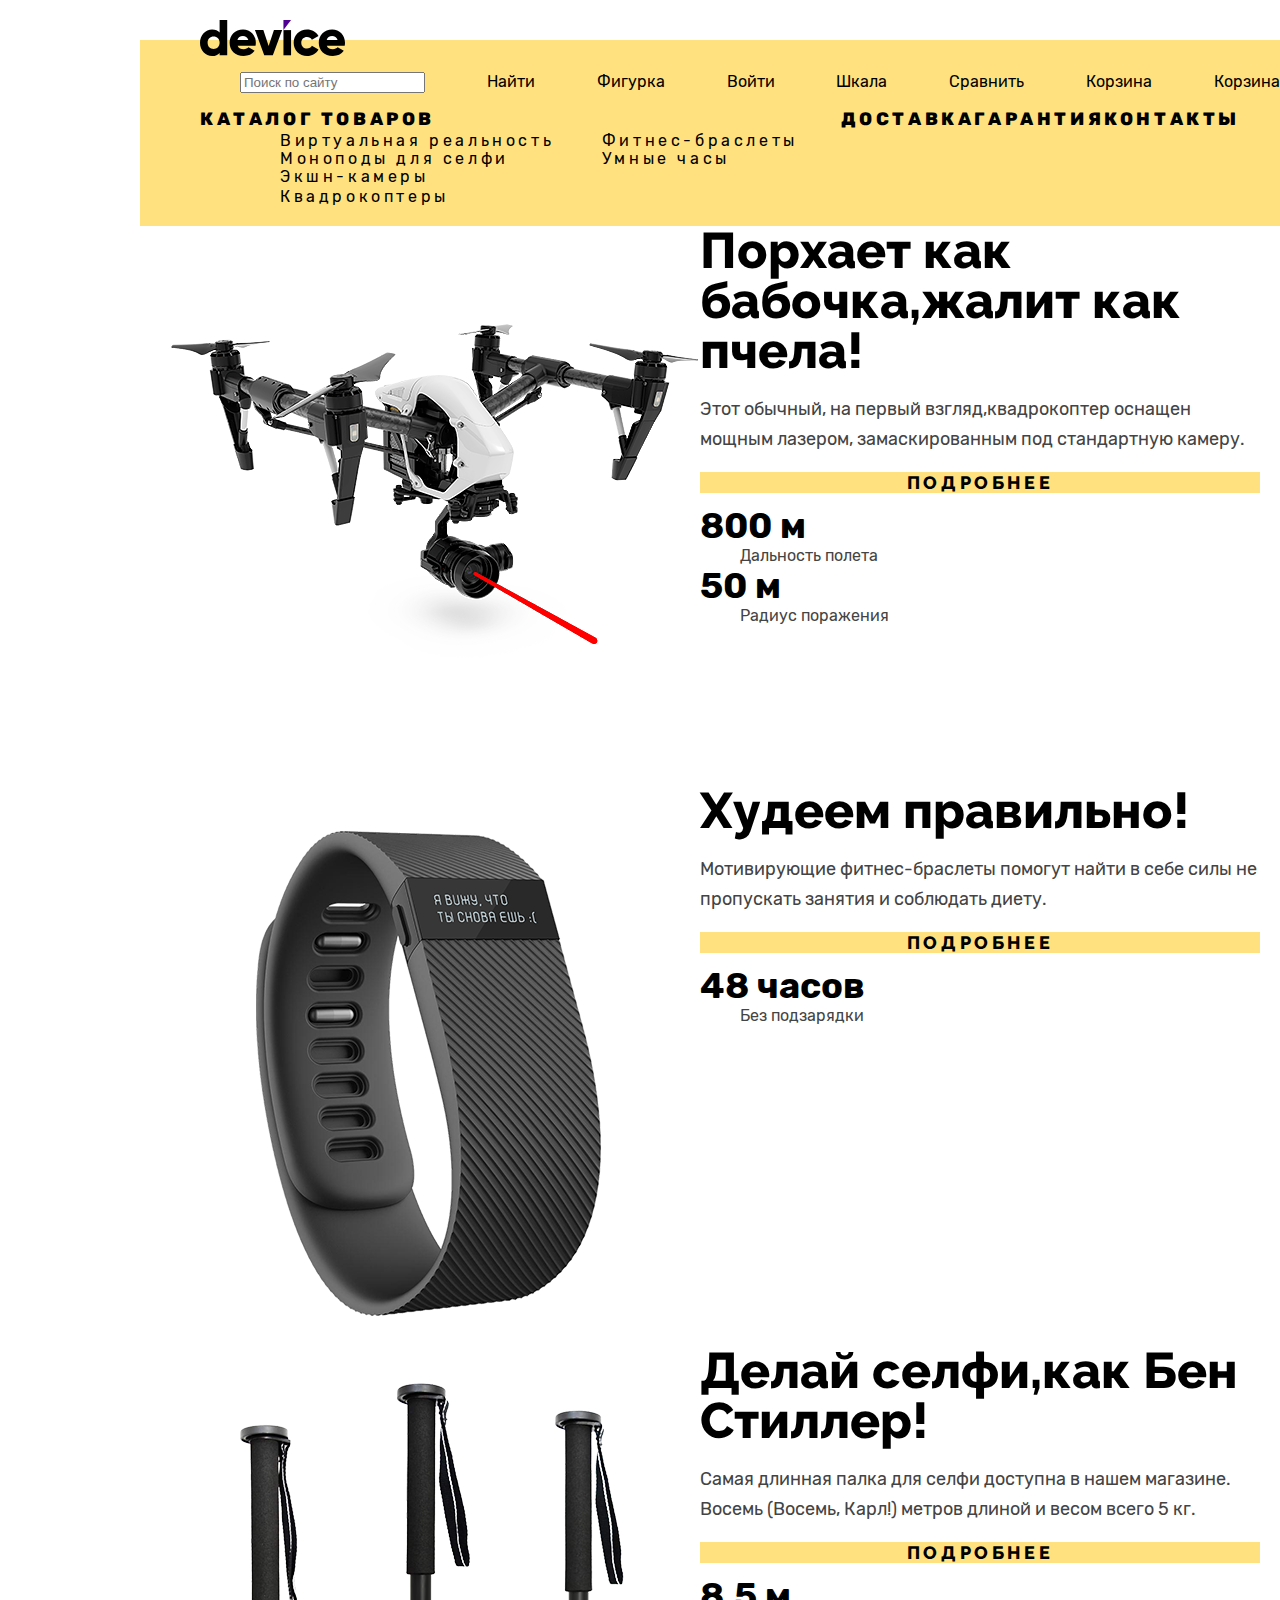
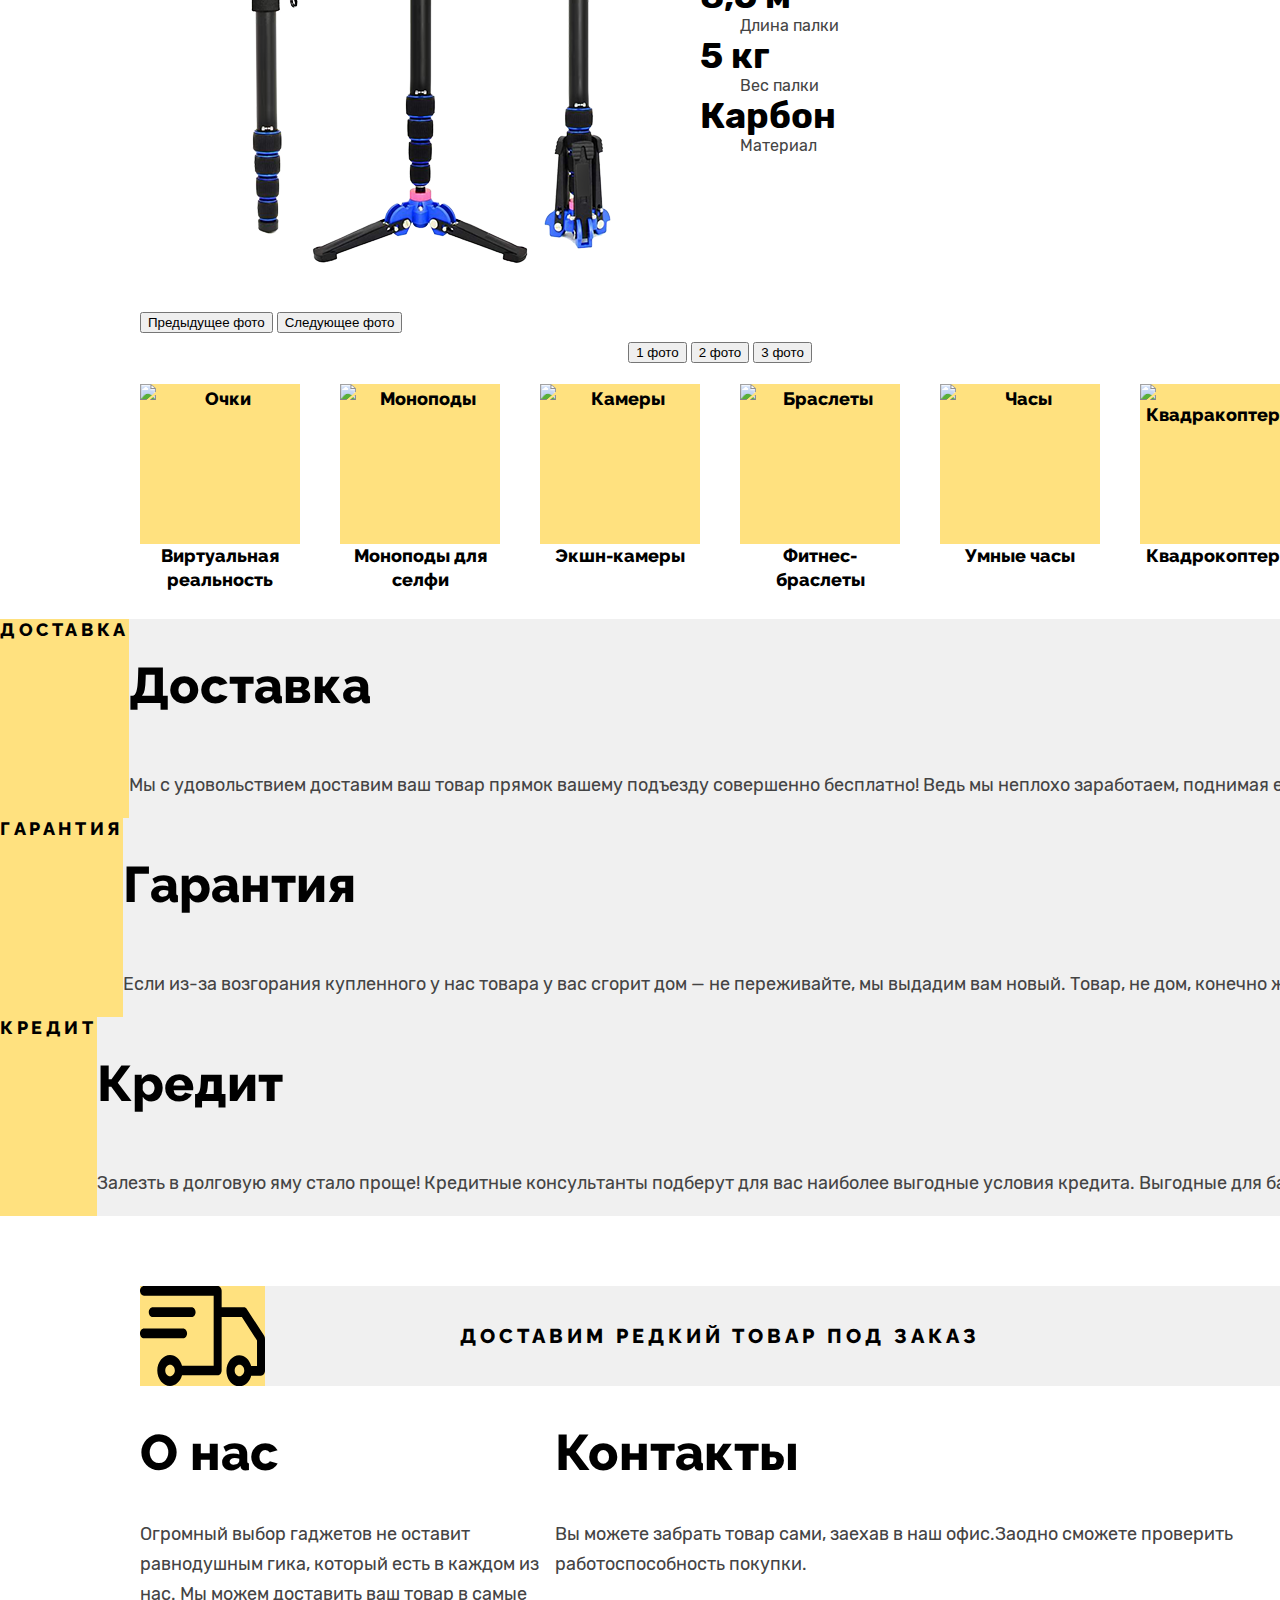
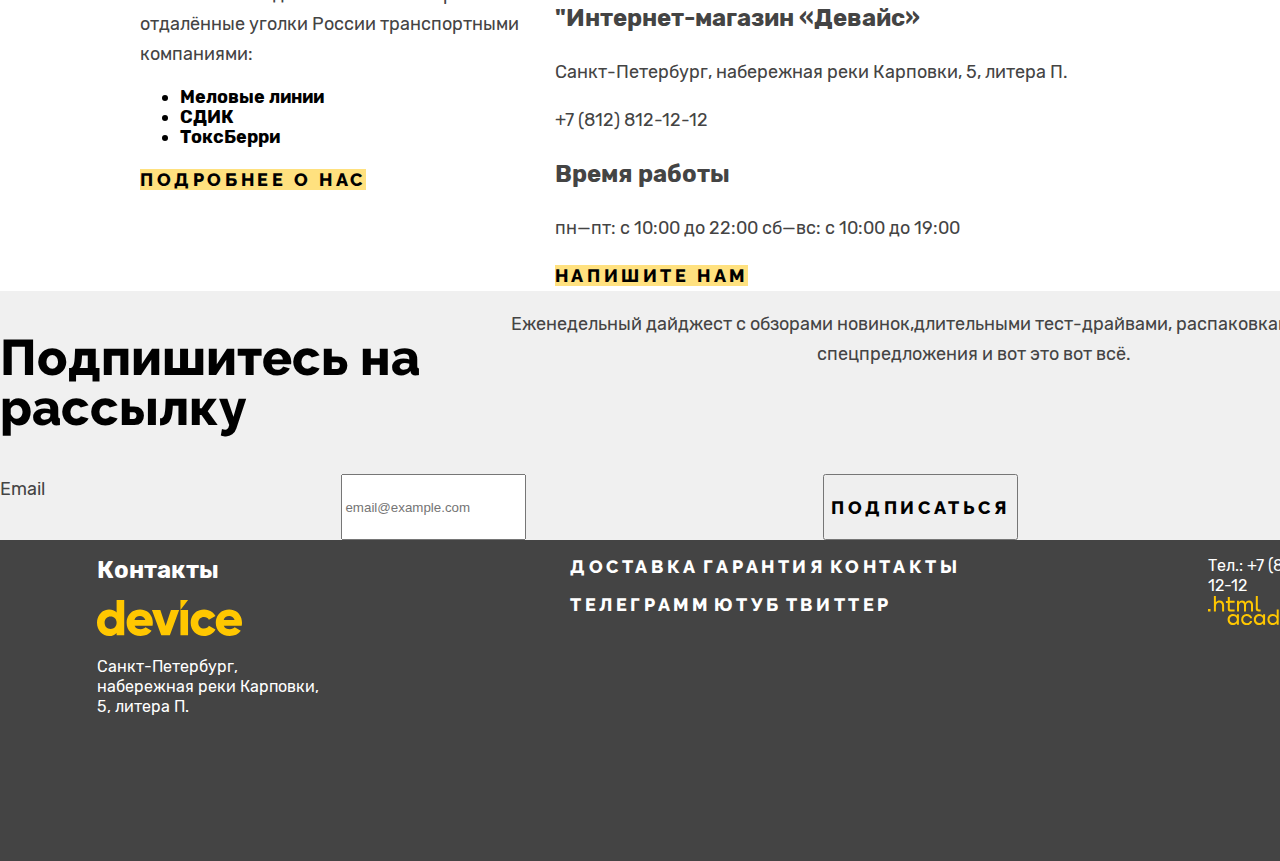
==== 5/index.html @ 86be1865 ":heavy_check_mark: Сборка #5" ====
<!DOCTYPE html>
<html lang="ru">

  <head>
    <meta charset="utf-8">
    <title>HTML Academy: Девайс</title>
    <link rel="stylesheet" href="styles/styles.css">
    <link rel="stylesheet" href="https://fonts.googleapis.com/css?family=Rubik">
    <base href="https://htmlacademy-htmlcss.github.io/2192931-device-35/5/">
</head>

  <body class="body">
    <header class="header">
      <a class="logo-link" href="index.html"><img class="logo" src="images/logo/logo.svg" width="145" height="36"
          alt="Логотип «DEVICE»."></a>
      <!-- Навигация -->
      <nav class="navigation">
        <ul class="navigation-list">
          <li class="navigation-item">
            <input class="search" type="search" placeholder="Поиск по сайту">
          </li>
          <li class="navigation-item">
            <a class="navigation-link" href="#">Найти</a>
          </li>
          <li class="navigation-item">
            <a class="navigation-link" href="#"><span class="visually-hidden">Фигурка</span></a>
          </li>
          <li class="navigation-item">
            <a class="navigation-link" href="#">Войти</a>
          </li>
          <li class="navigation-item">
            <a class="navigation-link" href="#"><span class="visually-hidden">Шкала</span></a>
          </li>
          <li class="navigation-item">
            <a class="navigation-link" href="#">Сравнить</a>
          </li>
          <li class="navigation-item">
            <a class="navigation-link" href="#"><span class="visually-hidden">Корзина</span></a>
          </li>
          <li class="navigation-item">
            <a class="navigation-link" href="#">Корзина</a>
          </li>
        </ul>
        <ul class="navigation-list-user">
          <li class="navigation-item">
            <a href="#" class="navigation-catalog-link">Каталог товаров</a>
            <ul>
              <li class="navigation-item">
                <ul class="navigation-catalog">
                  <li class="navigation-item">
                    <a class="navigation-link" href="#">Виртуальная реальность</a>
                  </li>
                  <li class="navigation-item">
                    <a class="navigation-link" href="#">Моноподы для cелфи</a>
                  </li>
                  <li class="navigation-item">
                    <a class="navigation-link" href="#">Экшн-камеры</a>
                  </li>
                </ul>
              </li>
              <li class="navigation-item">
                <ul class="navigation-catalog">
                  <li class="navigation-item">
                    <a class="navigation-link" href="#">Фитнес-браслеты</a>
                  </li>
                  <li class="navigation-item">
                    <a class="navigation-link" href="#">Умные часы</a>
                  </li>
                </ul>
              </li>
              <li class="navigation-item">
                <ul class="navigation-catalog">
                  <li class="navigation-item">
                    <a class="navigation-link" href="#">Квадрокоптеры</a>
                  </li>
                </ul>
              </li>
            </ul>
          </li>

          <li class="navigation-item">
            <a href="#" class="navigation-catalog-link">Доставка</a>
          </li>
          <li class="navigation-item">
            <a href="#" class="navigation-catalog-link">Гарантия</a>
          </li>
          <li class="navigation-item">
            <a href="#" class="navigation-catalog-link">Контакты</a>
          </li>
        </ul>
      </nav>
    </header>
    <!--main-->
    <main class="main-container main-index">

        <section class="slider">
          <div class="slide">
            <img class="slider-image" src="images/sliders/slider.png" width="560" height="560" alt="Квадракоптер.">
            <div class="slider-container">
              <h2 class="slider-title">Порхает как бабочка,жалит как пчела!</h2>
              <p class="slider-text">
                Этот обычный, на первый взгляд,квадрокоптер оснащен мощным
                лазером, замаскированным под стандартную камеру.
              </p>
              <a class="slider-link" href="#">Подробнее</a>
              <dl class="slider-options">
                <div class="slider-options-element">
                  <dt class="slider-options-index"><b>800 м</b></dt>
                  <dd>Дальность полета</dd>
                </div>
                <div class="slider-options-element">
                  <dt class="slider-options-index"><b>50 м</b></dt>
                  <dd>Радиус поражения</dd>
                </div>
              </dl>
            </div>
          </div>
          <div class="slide">
            <img class="slider-image" src="images/sliders/slider-2.png" width="560" height="560"
              alt="Электронные часы.">
            <div class="slider-container">
              <h2 class="slider-title">Худеем правильно!</h2>
              <p class="slider-text">
                Мотивирующие фитнес-браслеты помогут найти в себе силы не
                пропускать занятия и соблюдать диету.
              </p>
              <a class="slider-link" href="#">Подробнее</a>
              <dl class="slider-options">
                <div class="slider-options-element">
                  <dt class="slider-options-index"><b>48 часов</b></dt>
                  <dd>Без подзарядки</dd>
                </div>
              </dl>
            </div>
          </div>
          <div class="slide">
            <img class="slider-image" src="images/sliders/slider-3.png" width="560" height="560" alt="Селфи-палки.">
            <div class="slider-container">
              <h2 class="slider-title">Делай селфи,как Бен Стиллер!</h2>
              <p class="slider-text">
                Самая длинная палка для селфи доступна в нашем магазине. Восемь
                (Восемь, Карл!) метров длиной и весом всего 5 кг.
              </p>
              <a class="slider-link" href="#">Подробнее</a>
              <dl class="slider-options">
                <div class="slider-options-element">
                  <dt class="slider-options-index"><b>8,5 м</b></dt>
                  <dd>Длина палки</dd>
                </div>
                <div class="slider-options-element">
                  <dt class="slider-options-index"><b>5 кг</b></dt>
                  <dd>Вес палки</dd>
                </div>
                <div class="slider-options-element">
                  <dt class="slider-options-index"><b>Карбон</b></dt>
                  <dd>Материал</dd>
                </div>
              </dl>
            </div>
          </div>
          <button class="slider-button slider-prev">
            <span class="visually-hidden">Предыдущее фото</span>
          </button>
          <button class="slider-button slider-next">
            <span class="visually-hidden">Следующее фото</span>
          </button>

          <div class="slider-pagination">
            <button class="slider-pagination-button slider-pagination-button-current" type="button">
              <span class="visually-hidden">1 фото</span>
            </button>
            <button class="slider-pagination-button">
              <span class="visually-hidden">2 фото</span>
            </button>
            <button class="slider-pagination-button">
              <span class="visually-hidden">3 фото</span>
            </button>
          </div>
        </section>
        <!--section menu-->
        <section class="menu">
          <ul class="menu-icons">
            <li class="menu-icons-item">
              <img class="menu-image" src="images/icons/vector-1.svg" width="97" height="55" alt="Очки">
              <a class="menu-rectangle-link" href="#">Виртуальная реальность</a>
            </li>
            <li class="menu-icons-item">
              <img class="menu-image" src="images/icons/vector-2.svg" width="86" height="117" alt="Моноподы">
              <a class="menu-rectangle-link" href="#">Моноподы для селфи</a>
            </li>
            <li class="menu-icons-item">
              <img class="menu-image" src="images/icons/vector-3.svg" width="71" height="87" alt="Камеры">
              <a class="menu-rectangle-link" href="#">Экшн-камеры</a>
            </li>
            <li class="menu-icons-item">
              <img class="menu-image" src="images/icons/vector-4.svg" width="107" height="65" alt="Браслеты">
              <a class="menu-rectangle-link" href="#">Фитнес-браслеты</a>
            </li>
            <li class="menu-icons-item">
              <img class="menu-image" src="images/icons/vector-5.svg" width="55" height="98" alt="Часы">
              <a class="menu-rectangle-link" href="#">Умные часы</a>
            </li>
            <li class="menu-icons-item">
              <img class="menu-image" src="images/icons/vector-6.svg" width="132" height="69" alt="Квадракоптеры">
              <a class="menu-rectangle-link" href="#">Квадрокоптеры</a>
            </li>
          </ul>
        </section>
        <!--Секция услуг-->
        <section class="services">
          <div class="service">
            <a class="services-link" href="#">Доставка</a>
            <div class="services-container">
              <h2 class="services-title">Доставка</h2>
              <p class="services-description">
                Мы с удовольствием доставим ваш товар прямок вашему подъезду
                совершенно бесплатно! Ведь мы неплохо заработаем, поднимая его
                на ваш этаж.
              </p>
            </div>
          </div>
          <div class="service">
            <a class="services-link" href="#">Гарантия</a>
            <div class="services-container">
              <h2 class="services-title">Гарантия</h2>
              <p class="services-description">
                Если из-за возгорания купленного у нас товара у вас сгорит дом —
                не переживайте, мы выдадим вам новый. Товар, не дом, конечно же.
              </p>
            </div>
          </div>
          <div class="service">
            <a class="services-link" href="#">Кредит</a>
            <div class="services-container">
              <h2 class="services-title">Кредит</h2>
              <p class="services-description">
                Залезть в долговую яму стало проще! Кредитные консультанты
                подберут для вас наиболее выгодные условия кредита. Выгодные для
                банка, разумеется.
              </p>
            </div>
          </div>
        </section>
        <!--Секция доставки-->
        <section class="order">
          <img class="order-auto" src="images/icons/auto.svg" width="47" height="31" alt="Авто">
          <h2 class="order-title">Доставим редкий товар под заказ</h2>
        </section>
        <!--Секция "О нас"-->
        <div class="information-container">
          <section class="aboutus">
            <h2 class="aboutus-title">О нас</h2>
            <p class="aboutus-information">
              Огромный выбор гаджетов не оставит равнодушным гика, который есть
              в каждом из нас. Мы можем доставить ваш товар в самые отдалённые
              уголки России транспортными компаниями:
            </p>
            <ul class="aboutus-list">
              <li class="aboutus-item">Меловые линии</li>
              <li class="aboutus-item">СДИК</li>
              <li class="aboutus-item">ТоксБерри</li>
            </ul>
            <a class="button-feedback" href="#">Подробнее о нас</a>
          </section>
          <!--Секция контактов-->
          <section class="contacts">
            <h2 class="contacts-title">Контакты</h2>
            <p class="contacts-information">
              Вы можете забрать товар сами, заехав в наш офис.Заодно сможете
              проверить работоспособность покупки.
            </p>
            <h3 class="contacts-subtitle">"Интернет-магазин «Девайс»</h3>
            <address class="contacts-address">
              <p class="contacts-address-text">
                Санкт-Петербург, набережная реки Карповки, 5, литера П.
              </p>
              <a class="contacts-phone" href="tel:++78128121212">+7 (812) 812-12-12</a>
            </address>
            <h3 class="contacts-subtitle">Время работы</h3>
            <p class="contacts-schedule">
              пн—пт: с 10:00 до 22:00 сб—вс: с 10:00 до 19:00
            </p>
            <a class="button button-feedback" href="#">Напишите нам</a>
          </section>
        </div>
        <form class="newsletter-form" action="https://echo.htmlacademy.ru/" method="post">
          <div class="newsletter-form-container">
          <div class="form-container">
            <h2 class="mailing-title">Подпишитесь на рассылку</h2>
            <p class="mailing-text">
              Еженедельный дайджест с обзорами новинок,длительными
              тест-драйвами, распаковками, а также акции, спецпредложения и вот
              это вот всё.
            </p>
          </div>
          <div class="newsletter-container">
            <label for="newsletter-email">Email</label>
            <input class="field" placeholder="email@example.com" type="email" name="newsletter-email"
              id="newsletter-email" required>
            <button class="button newsletter-button" type="submit">
              Подписаться
            </button>
            <p class="priceless">Это бесплатно</p>
          </div>
        </div>
        </form>

    </main>
    <footer class="page-footer">
      <div class="page-footer-container">
        <section class="footer-contacts">
          <h2 class="visually-hidden">Контакты</h2>
          <a href="index.html"><img class="footer-contacts-logo" src="images/logo/logo_yellow.svg" width="145"
              height="36" alt="Логотип «DEVICE»."></a>
          <address class="footer-address">
            <p class="footer-address-text">
              Санкт-Петербург, набережная реки Карповки, 5, литера П.
            </p>
          </address>
        </section>
        <section class="footer-prices">
          <ul class="footer-prices-list">
            <li class="footer-prices-item">
              <a class="footer-prices-link" href="#">Доставка</a>
            </li>
            <li class="footer-prices-item">
              <a class="footer-prices-link" href="#">Гарантия</a>
            </li>
            <li class="footer-prices-item">
              <a class="footer-prices-link" href="#">Контакты</a>
            </li>
          </ul>
          <ul class="footer-social-list">
            <li class="footer-social-item">
              <a class="button" href="https://t.me/htmlacademy"><span class="visually-hidden">Телеграмм</span></a>
            </li>
            <li class="footer-social-item">
              <a class="button" href="https://www.youtube.com/user/htmlacademyru"><span
                  class="visually-hidden">Ютуб</span></a>
            </li>
            <li class="footer-social-item">
              <a class="button" href="https://twitter.com/htmlacademy_ru"><span
                  class="visually-hidden">Твиттер</span></a>
            </li>
          </ul>
        </section>
        <section class="footer-contacts-user">
          <ul class="footer-contacts-user-list">
            <li class="footer-contacts-user-item">
              <a class="footer-contacts-address-phone" href="tel:+78128121212">Тел.: +7 (812) 812-12-12</a>
            </li>
            <li class="footer-contacts-user-item">
              <a href="https://htmlacademy.ru/"><img class="footer-contacts-user-logo"
                  src="images/logo/logo_htmlacademy.svg" width="115" height="33" alt="Логотип «html.academy»."></a>
            </li>
          </ul>
        </section>
      </div>
    </footer>
  </body>

</html>
---- 5/styles/styles.css ----
@font-face {
  font-family: "raleway";
  font-style: normal;
  font-weight: 800;
  src: url("../fonts/raleway/raleway-800.woff2") format("woff2");
  font-display: swap;
}

@font-face {
  font-family: "rubik";
  font-style: normal;
  font-weight: 400;
  src: url("../fonts/rubik/rubik-400.woff2") format("woff2");
  font-display: swap;
}

@font-face {
  font-family: "rubik";
  font-style: normal;
  font-weight: 700;
  src: url("../fonts/rubik/rubik-700.woff2") format("woff2");
  font-display: swap;
}

html {
  height: 100%;
}

body {
  margin: 0 auto;
  display: flex;
  flex-direction: column;
  min-height: 100%;
  font-family: "rubik", sans-serif;
  font-size: 18px;
  line-height: 30px;
  background: #ffffff;
  width: 1440px;
}

.button {
  font-family: "raleway", sans-serif;
  font-weight: 800;
  font-size: 18px;
  line-height: 21px;
  text-transform: uppercase;
  text-decoration: none;
  color: #000000;
  letter-spacing: 0.2em;
}

/*header*/
.header {
  color: #000000;
  background-color: #ffe17f;
  width: 1160px;
  height: 186px;
  margin: 40px 140px auto 140px;
}

.header-catalog {
  color: #000000;
  background-color: #ffe17f;
  height: 300px;
  width: 1160px;
  margin: 40px 140px auto 140px;
}

.logo {
  display: block;
  margin-left: 60px;
  margin-top: -20px;
  width: 145px;
}

/*navigation*/
.navigation {
  width: 1040px;
  margin: 0 auto;
}

.navigation-list {
  display: flex;
  flex-direction: row;
  justify-content: space-between;
  width: 1040px;
  font-family: "rubik", sans-serif;
  line-height: 20px;
  font-weight: 400;
  font-size: 16px;
}

.navigation-list-user {
  display: flex;
  flex-direction: row;
  justify-content: space-between;
  width: 1040px;
  margin: 0;
  padding: 0;
  font-family: "raleway" sans-serif;
  line-height: 21px;
  font-weight: 800;
  font-size: 18px;
  letter-spacing: 0.2em;
}

.navigation-item {
  display: inline-block;
}

.navigation-catalog {
  display: flex;
  flex-direction: column;
  font-family: "raleway", sans-serif;
  font-weight: 400;
  font-size: 16px;
  line-height: 18px;
}

.navigation-link {
  display: flex;
  flex-direction: row;
  font-family: "rubik", sans-serif;
  color: #000000;
  text-decoration: none;
  text-align: center;
  font-style: normal;
}

.navigation-catalog-link {
  font-family: "raleway" sans-serif;
  font-style: normal;
  font-weight: 800;
  font-size: 18px;
  line-height: 21px;
  letter-spacing: 0.2em;
  text-transform: uppercase;
  text-decoration: none;
  color: #000000;
}

.navigation-link-current {
  font-style: normal;
  font-weight: 800;
  font-size: 18px;
  line-height: 21px;
  letter-spacing: 0.2em;
  text-transform: uppercase;
  text-decoration: none;
  color: #000000;
}

/*main*/

.main-index {
  font-family: "raleway", sans-serif;
  color: #000000;
  background-color: #ffffff;
  background-size: 100% auto;
  background-repeat: no-repeat;
  margin: 0 auto;
}

.page-container {
  width: 1440px;
  margin: 0;
  background-color: #f0f0f0;
}

.slide {
  display: flex;
  flex-direction: row;
  width: 1160px;
  height: 560px;
  box-sizing: border-box;
}

.slider-container {
  display: flex;
  flex-direction: column;
  width: 560px;
}

.slider-image {
  text-align: left;
  width: 560px;
}

.slider-title {
  margin: 0;
  padding: 0;
  width: 545px;
  text-align: left;
  font-weight: 800;
  font-size: 50px;
  line-height: 50px;
  color: #000000;
}

.slider-text {
  width: 560px;
  font-family: "rubik", sans-serif;
  font-weight: 400;
  font-size: 18px;
  line-height: 30px;
  color: #444444;
}

.slider-link {
  font-family: "raleway", sans-serif;
  font-weight: 800;
  font-size: 18px;
  line-height: 21px;
  text-align: center;
  text-transform: uppercase;
  color: #000000;
  letter-spacing: 0.2em;
  text-decoration: none;
  background-color: #ffe17f;
}

.slider-options-element {
  font-family: "rubik", sans-serif;
  font-weight: 400;
  font-size: 16px;
  line-height: 30px;
  color: #444444;
}

.slider-options-index {
  font-weight: 400;
  font-size: 36px;
  line-height: 30px;
  color: #000000;
}

.slider-pagination {
  margin: 0 auto;
  text-align: center;
}

/*menu*/
.menu {
  font-family: "raleway", sans-serif;
  display: flex;
  flex-direction: column;
  box-sizing: border-box;
  width: 1160px;
  height: 253px;
  margin-left: -40px;
}

.menu-icons {
  display: flex;
  justify-content: space-between;
  text-align: center;
}

.menu-icons-item {
  display: flex;
  flex-direction: column;
  width: 160px;
  text-align: center;
  padding-right: 40px;
}

.menu-image {
  width: 160px;
  height: 160px;
  background: #ffe17f;
}

.menu-rectangle-link {
  font-weight: 800;
  font-size: 18px;
  line-height: 24px;
  color: #000000;
  text-align: center;
  text-decoration: none;
}

/*services*/
.services {
  display: flex;
  flex-direction: column;
  font-family: "Raleway", sans-serif;
  background-color: #f0f0f0;
  font-style: normal;
  font-weight: 800;
  width: 1440px;
  box-sizing: border-box;
  margin-left: -140px;
}

.service {
  flex-direction: row;
  display: flex;
}

.services-container {
  display: flex;
  flex-direction: column;
}
.services-link {
  background-color: #ffe17f;
  text-decoration: none;
  color: #000000;
  font-size: 18px;
  line-height: 21px;
  text-transform: uppercase;
  letter-spacing: 0.2em;
}

.services-title {
  text-align: left;
  font-size: 50px;
  line-height: 50px;
  color: #000000;
}

.services-description {
  font-family: "rubik", sans-serif;
  font-weight: 400;
  font-size: 18px;
  line-height: 30px;
  color: #444444;
}

/*delivery*/
.order {
  font-family: "raleway", sans-serif;
  background: #f0f0f0;
  width: 1160px;
  height: 100px;
  display: flex;
  flex-direction: row;
  box-sizing: border-box;
  margin: 70px 0 auto 0;
}

/*.-container{
  background-color:#F0F0F0;
  display: flex;
  justify-content: center;
  width: 1160px;
  margin: 0 auto;
}*/

.order-title {
  display: flex;
  justify-content: center;
  align-items: center;
  width: 910px;
  text-align: center;
  font-weight: 800;
  font-size: 20px;
  line-height: 23px;
  letter-spacing: 0.2em;
  text-transform: uppercase;
}

.order-auto {
  background-color: #ffe17f;
  width: 125px;
  height: 100px;
}

/*aboutus*/
.information-container {
  display: flex;
  flex-direction: row;
  width: 1160px;
  text-align: left;
  box-sizing: border-box;
}

.aboutus {
  width: 520px;
  background: #ffffff;
  font-family: "raleway", sans-serif;
  font-style: normal;
}

.aboutus-title {
  font-weight: 800;
  font-size: 50px;
  line-height: 50px;
  color: #000000;
}

.aboutus-information {
  font-family: "rubik", sans-serif;
  font-weight: 400;
  font-size: 18px;
  line-height: 30px;
  color: #444444;
}

.aboutus-list {
  color: #ffe17f;
}

.aboutus-item {
  font-family: "rubik", sans-serif;
  font-style: normal;
  font-weight: 700;
  font-size: 18px;
  line-height: 20px;
  color: #000000;
}

.button-feedback {
  font-family: "raleway", sans-serif;
  font-weight: 800;
  font-size: 18px;
  line-height: 21px;
  text-align: center;
  text-transform: uppercase;
  color: #000000;
  text-decoration: none;
  background-color: #ffe17f;
  letter-spacing: 0.2em;
}

/*contacts*/
.contacts {
  background: #ffffff;
  color: #444444;
  line-height: 30px;
  font-family: "rubik", sans-serif;
  font-style: normal;
  font-weight: 400;
  font-size: 18px;
  box-sizing: border-box;
}

.contacts-title {
  font-family: "raleway", sans-serif;
  font-style: normal;
  font-weight: 800;
  font-size: 50px;
  line-height: 50px;
  color: #000000;
}

.contacts-subtitle {
  font-weight: 700;
  font-size: 24px;
}

.contacts-address {
  font-style: normal;
}

.contacts-phone {
  text-decoration: none;
  color: #444444;
}

.contacts-subtitle {
  font-weight: 700;
  font-size: 24px;
}

/*form*/
.newsletter-form {
  text-align: left;
  background-color: #f0f0f0;
  font-family: "rubik", sans-serif;
  font-style: normal;
  font-weight: 400;
  font-size: 18px;
  line-height: 30px;
  color: #444444;
  width: 1440px;
  box-sizing: border-box;
  margin-left: -140px;
}

.form-container {
  display: flex;
  justify-content: row;
  text-align: center;
}

.newsletter-container {
  display: flex;
  justify-content: row;
  justify-content: space-between;
}

.mailing-title {
  text-align: left;
  font-family: "raleway", sans-serif;
  font-weight: 800;
  font-size: 50px;
  line-height: 50px;
  color: #000000;
}

/*footer*/
.page-footer {
  font-family: "rubik", sans-serif;
  background-color: #444444;
  color: #ffffff;
  font-weight: 400;
  font-size: 16px;
  line-height: 20px;
  width: 1440px;
  height: 321px;
  margin: 0 auto;
}

.page-footer-container {
  display: flex;
  flex-direction: row;
  justify-content: space-around;
  margin: 0 auto;
}

.page-footer a {
  color: #ffffff;
}

.footer-address-text {
  font-style: normal;
}

.footer-prices {
  width: 444px;
  height: 123px;
  margin: 0 auto;
}

.footer-contacts {
  width: 239px;
  height: 182px;
  margin: 0 auto;
}

.footer-contacts-user {
  display: flex;
  flex-direction: column;
  margin: 0 auto;
  width: 175px;
  height: 116px;
}

.footer-social-item {
  display: inline-block;
}

.footer-prices-item {
  display: inline-block;
}

.footer-contacts-user-item {
  display: inline-block;
}

.footer-prices-link {
  font-family: "raleway", sans-serif;
  font-weight: 800;
  font-size: 18px;
  line-height: 21px;
  text-decoration: none;
  text-transform: uppercase;
  color: #ffffff;
  letter-spacing: 0.2em;
}

.footer-contacts-address-phone {
  text-decoration: none;
  color: #ffffff;
}

.inner-header-title {
  font-family: "raleway", sans-serif;
  font-style: normal;
  font-weight: 800;
  font-size: 50px;
  line-height: 50px;
}

/*breadcrumbs*/
.breadcrumbs {
  font-style: normal;
  font-family: "rubik", sans-serif;
  font-weight: 400;
  font-size: 16px;
  line-height: 20px;
  width: 1079px;
  margin: 0 auto;
}

/*catalog*/
.breadcrumbs-link {
  color: #000000;
  text-decoration: none;
}

.main-container {
  width: 1160px;
}

.catalog-group {
  background-color: #f0f0f0;
  color: #000000;
  width: 320px;
  margin-right: 40px;
}

.catalog-right-column {
  width: 840px;
}

.catalog-group-container {
  background-color: #f0f0f0;
  display: flex;
  justify-content: center;
  width: 1160px;
  margin: 0 auto;
}

.catalog-products-filter-container {
  display: flex;
}

.catalog-products-filter {
  font-family: "raleway", sans-serif;
  font-weight: 800;
  font-size: 16px;
  line-height: 19px;
  letter-spacing: 0.2em;
  text-transform: uppercase;
}

.catalog-filter-group {
  font-family: "rubik", sans-serif;
  line-height: 20px;
}

.catalog-filter-index {
  font-style: normal;
  font-weight: 700;
  font-size: 18px;
}

.catalog-filter-bluetooth {
  font-style: normal;
  font-weight: 700;
  font-size: 18px;
  line-height: 20px;
  letter-spacing: -0.02em;
}

.control {
  font-family: "rubik", sans-serif;
  font-style: normal;
  font-weight: 400;
  font-size: 16px;
  line-height: 20px;
}

.button-show {
  font-family: "raleway", sans-serif;
  font-style: normal;
  font-weight: 800;
  font-size: 18px;
  line-height: 21px;
  text-align: center;
  letter-spacing: 0.2em;
  text-transform: uppercase;
  background-color: #ffe17f;
}

/*products*/
.products {
  font-family: "rubik", sans-serif;
  background-color: #ffffff;
  font-style: normal;
}

.products-container {
  display: flex;
  width: 840px;
}

.product-card-link {
  font-weight: 700;
  font-size: 18px;
  line-height: 20px;
  letter-spacing: -0.02em;
  text-decoration: none;
  color: #000000;
}

.product-card {
  box-sizing: border-box;
}

.product-card-price {
  font-weight: 400;
  font-size: 18px;
  line-height: 21px;
  text-align: right;
  color: #444444;
}

.pagination-show-more {
  font-family: "raleway", sans-serif;
  font-style: normal;
  font-weight: 800;
  font-size: 16px;
  line-height: 19px;
  text-align: center;
  letter-spacing: 0.2em;
  text-transform: uppercase;
  color: #000000;
  background-color: #ffffff;
}

.product-link {
  color: #000000;
  background-color: #ffe17f;
  text-decoration: none;
  font-family: "raleway", sans-serif;
  font-style: normal;
  font-weight: 800;
  font-size: 18px;
  line-height: 21px;
  text-align: center;
  letter-spacing: 0.2em;
  text-transform: uppercase;
}

/*pagination*/
.pagination {
  background-color: #ebebeb;
  font-family: "raleway", sans-serif;
}

.pagination-link {
  font-family: "rubik", sans-serif;
  font-style: normal;
  font-weight: 400;
  font-size: 16px;
  line-height: 20px;
  text-align: center;
  opacity: 0.6;
  text-decoration: none;
  color: #444444;
}

.back-page {
  font-family: "raleway", sans-serif;
  font-weight: 800;
  font-size: 18px;
  line-height: 21px;
  letter-spacing: 0.2em;
  text-transform: uppercase;
  opacity: 0.3;
}

.next-page {
  font-family: "raleway", sans-serif;
  font-weight: 800;
  font-size: 18px;
  line-height: 21px;
  letter-spacing: 0.2em;
  text-transform: uppercase;
  opacity: 0.3;
  color: #000000;
}
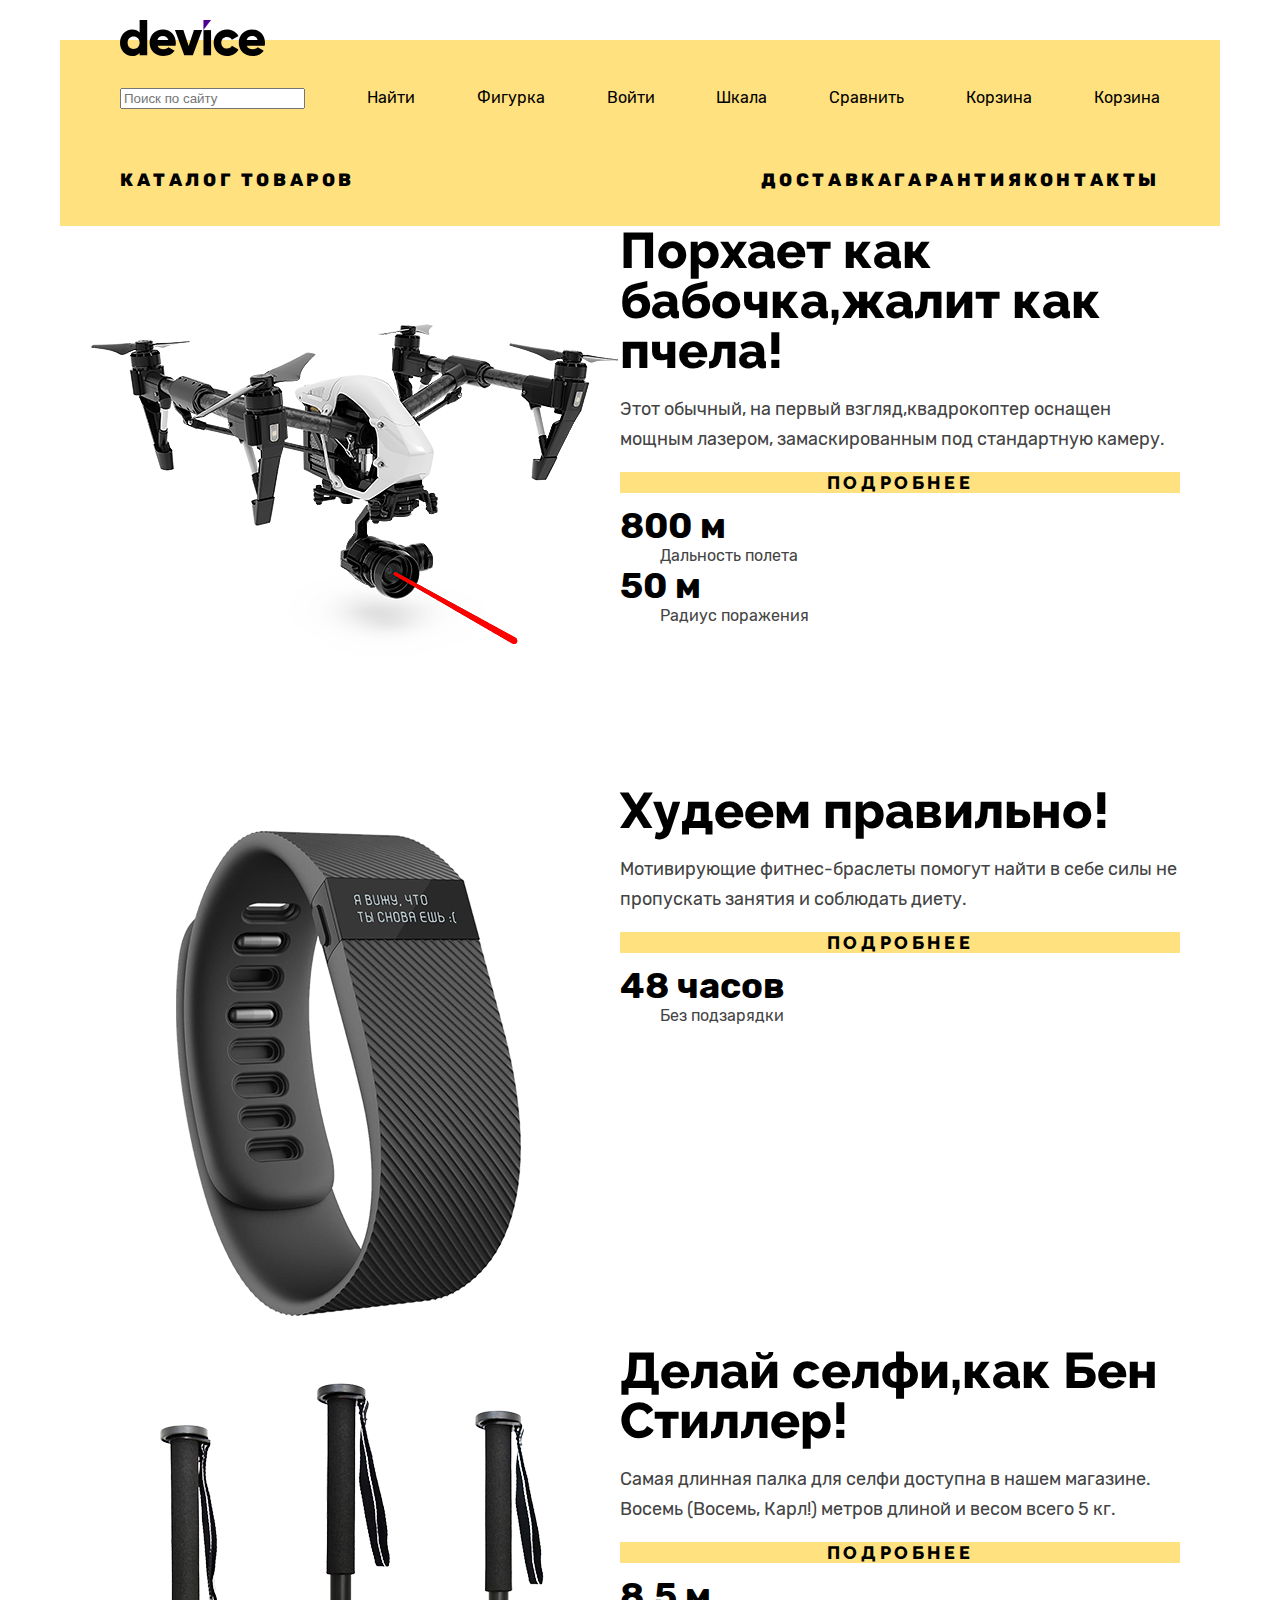
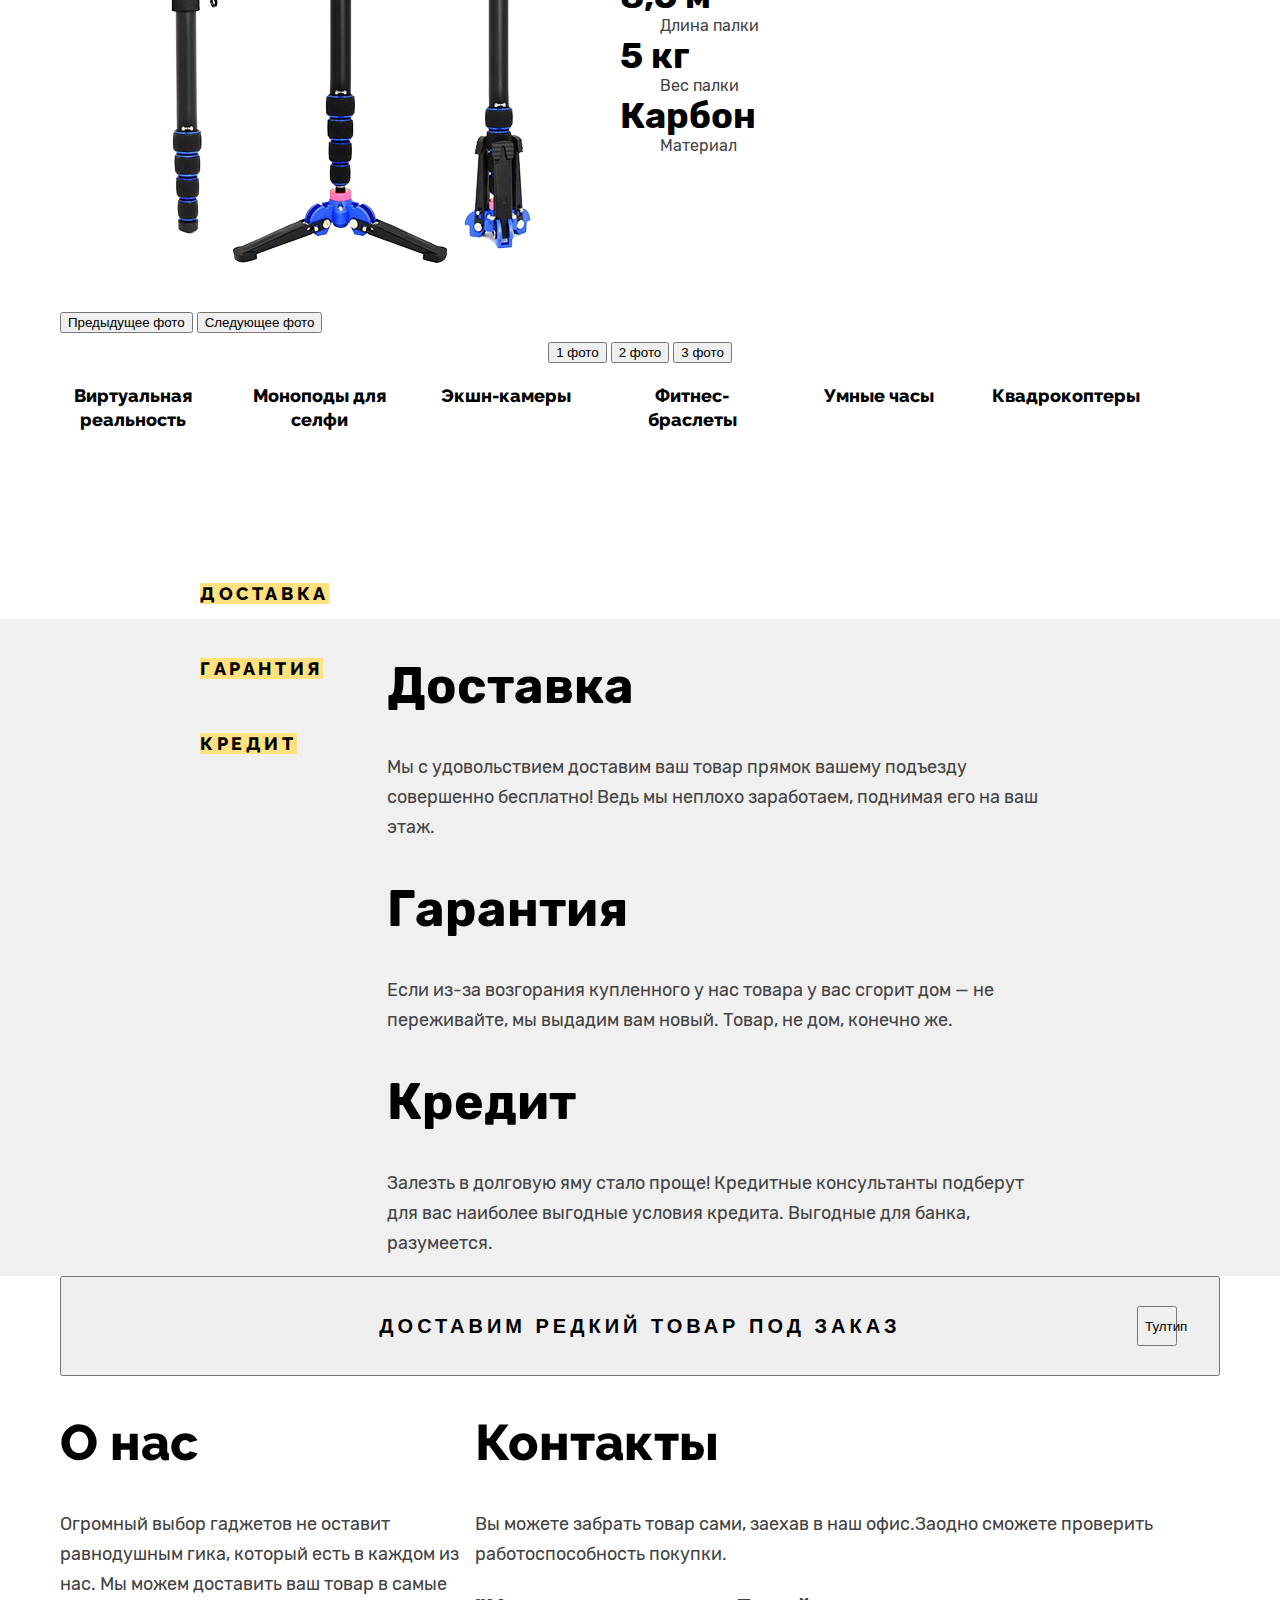
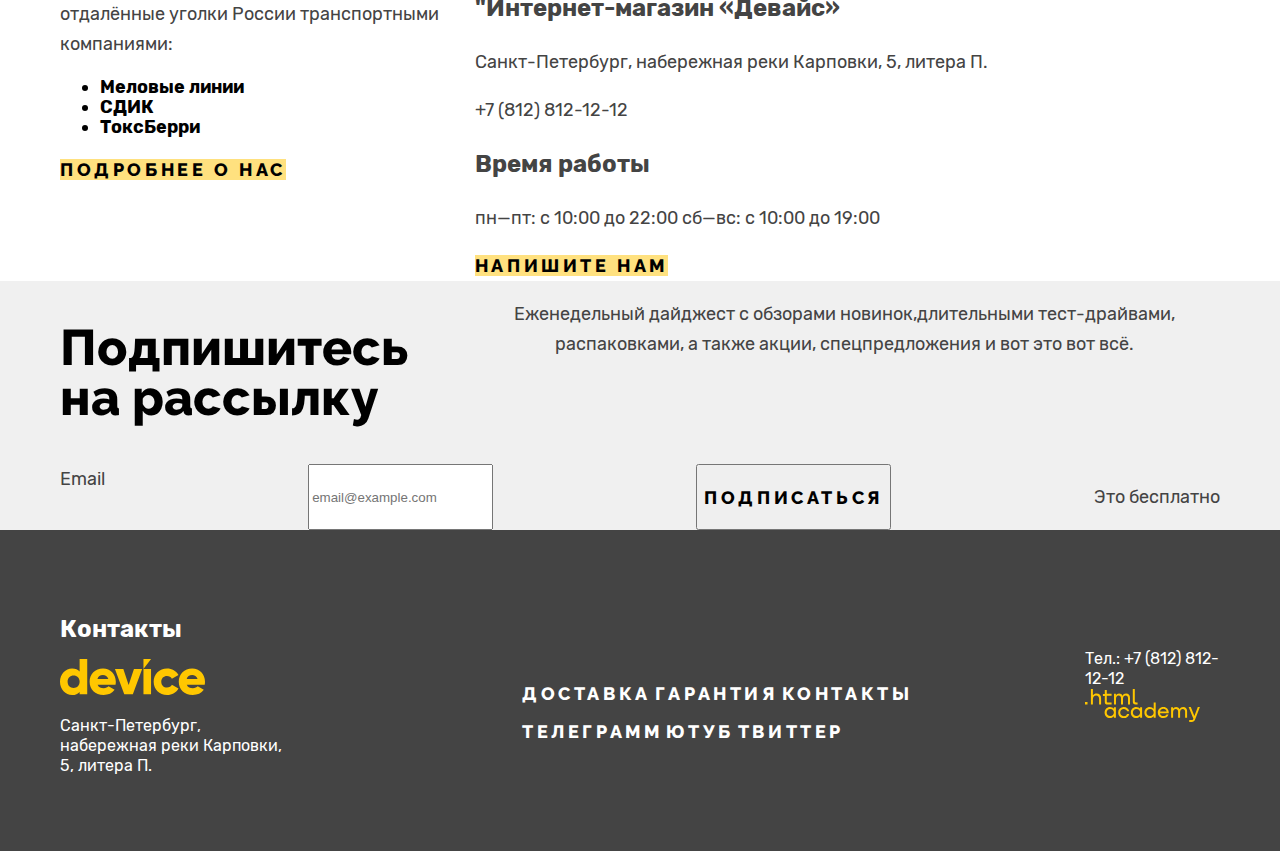
==== commit 85761685: ":heavy_check_mark: Сборка #5" ====
--- a/5/index.html
+++ b/5/index.html
@@ -92,7 +92,7 @@
     </header>
     <!--main-->
     <main class="main-container main-index">
-
+      <div class="page-container">
         <section class="slider">
           <div class="slide">
             <img class="slider-image" src="images/sliders/slider.png" width="560" height="560" alt="Квадракоптер.">
@@ -181,70 +181,68 @@
         <section class="menu">
           <ul class="menu-icons">
             <li class="menu-icons-item">
-              <img class="menu-image" src="images/icons/vector-1.svg" width="97" height="55" alt="Очки">
               <a class="menu-rectangle-link" href="#">Виртуальная реальность</a>
             </li>
             <li class="menu-icons-item">
-              <img class="menu-image" src="images/icons/vector-2.svg" width="86" height="117" alt="Моноподы">
               <a class="menu-rectangle-link" href="#">Моноподы для селфи</a>
             </li>
             <li class="menu-icons-item">
-              <img class="menu-image" src="images/icons/vector-3.svg" width="71" height="87" alt="Камеры">
               <a class="menu-rectangle-link" href="#">Экшн-камеры</a>
             </li>
             <li class="menu-icons-item">
-              <img class="menu-image" src="images/icons/vector-4.svg" width="107" height="65" alt="Браслеты">
               <a class="menu-rectangle-link" href="#">Фитнес-браслеты</a>
             </li>
             <li class="menu-icons-item">
-              <img class="menu-image" src="images/icons/vector-5.svg" width="55" height="98" alt="Часы">
               <a class="menu-rectangle-link" href="#">Умные часы</a>
             </li>
             <li class="menu-icons-item">
-              <img class="menu-image" src="images/icons/vector-6.svg" width="132" height="69" alt="Квадракоптеры">
               <a class="menu-rectangle-link" href="#">Квадрокоптеры</a>
             </li>
           </ul>
         </section>
-        <!--Секция услуг-->
-        <section class="services">
-          <div class="service">
-            <a class="services-link" href="#">Доставка</a>
-            <div class="services-container">
-              <h2 class="services-title">Доставка</h2>
-              <p class="services-description">
-                Мы с удовольствием доставим ваш товар прямок вашему подъезду
-                совершенно бесплатно! Ведь мы неплохо заработаем, поднимая его
-                на ваш этаж.
-              </p>
-            </div>
-          </div>
-          <div class="service">
-            <a class="services-link" href="#">Гарантия</a>
-            <div class="services-container">
-              <h2 class="services-title">Гарантия</h2>
-              <p class="services-description">
-                Если из-за возгорания купленного у нас товара у вас сгорит дом —
-                не переживайте, мы выдадим вам новый. Товар, не дом, конечно же.
-              </p>
-            </div>
-          </div>
-          <div class="service">
-            <a class="services-link" href="#">Кредит</a>
-            <div class="services-container">
-              <h2 class="services-title">Кредит</h2>
-              <p class="services-description">
-                Залезть в долговую яму стало проще! Кредитные консультанты
+      </div>
+      <!--Секция услуг-->
+
+      <section class="services">
+        <div class="page-container-services">
+          <div class="service-container">
+            <ul class="service">
+              <li class="service-item"><a class="service-link" href="#">Доставка</a></li>
+              <li class="service-item"><a class="service-link" href="#">Гарантия</a></li>
+              <li class="service-item"><a class="service-link" href="#">Кредит</a></li>
+            </ul>
+          </div>
+          <div class="service-container-description">
+            <ul class="service-description">
+              <li class="service-item">
+                <h2 class="service-title">Доставка</h2>
+                <p class="service-information">
+                  Мы с удовольствием доставим ваш товар прямок вашему подъезду
+                  совершенно бесплатно! Ведь мы неплохо заработаем, поднимая его
+                  на ваш этаж.</p>
+              </li>
+              <li class="service-item">
+                <h2 class="service-title">Гарантия</h2>
+                <p class="service-information">Если из-за возгорания купленного у нас товара у вас сгорит дом —
+                не переживайте, мы выдадим вам новый. Товар, не дом, конечно же.</p>
+              </li>
+              <li class="service-item">
+                <h2 class="service-title">Кредит</h2>
+                <p class="service-information">Залезть в долговую яму стало проще! Кредитные консультанты
                 подберут для вас наиболее выгодные условия кредита. Выгодные для
-                банка, разумеется.
-              </p>
-            </div>
-          </div>
-        </section>
-        <!--Секция доставки-->
+                банка, разумеется.</p>
+              </li>
+            </ul>
+          </div>
+        </div>
+      </section>
+      <!--Секция доставки-->
+      <div class="page-container">
         <section class="order">
-          <img class="order-auto" src="images/icons/auto.svg" width="47" height="31" alt="Авто">
-          <h2 class="order-title">Доставим редкий товар под заказ</h2>
+          <div class="order-container">
+            <button class="order-title" type="button">Доставим редкий товар под заказ</button>
+            <button class="tooltip" type="button">Тултип</button>
+          </div>
         </section>
         <!--Секция "О нас"-->
         <div class="information-container">
@@ -283,8 +281,9 @@
             <a class="button button-feedback" href="#">Напишите нам</a>
           </section>
         </div>
-        <form class="newsletter-form" action="https://echo.htmlacademy.ru/" method="post">
-          <div class="newsletter-form-container">
+      </div>
+      <form class="newsletter-form" action="https://echo.htmlacademy.ru/" method="post">
+        <div class="newsletter-form-container">
           <div class="form-container">
             <h2 class="mailing-title">Подпишитесь на рассылку</h2>
             <p class="mailing-text">
@@ -303,7 +302,7 @@
             <p class="priceless">Это бесплатно</p>
           </div>
         </div>
-        </form>
+      </form>
 
     </main>
     <footer class="page-footer">
--- a/5/styles/styles.css
+++ b/5/styles/styles.css
@@ -24,10 +24,11 @@
 
 html {
   height: 100%;
+  box-sizing: border-box;
 }
 
 body {
-  margin: 0 auto;
+  margin: 0;
   display: flex;
   flex-direction: column;
   min-height: 100%;
@@ -35,7 +36,7 @@
   font-size: 18px;
   line-height: 30px;
   background: #ffffff;
-  width: 1440px;
+
 }
 
 .button {
@@ -55,15 +56,9 @@
   background-color: #ffe17f;
   width: 1160px;
   height: 186px;
-  margin: 40px 140px auto 140px;
-}
-
-.header-catalog {
-  color: #000000;
-  background-color: #ffe17f;
-  height: 300px;
-  width: 1160px;
-  margin: 40px 140px auto 140px;
+  margin: 0 auto;
+  margin-top: 40px;
+
 }
 
 .logo {
@@ -88,6 +83,8 @@
   line-height: 20px;
   font-weight: 400;
   font-size: 16px;
+  box-sizing: border-box;
+  padding: 16px 0 45px 0;
 }
 
 .navigation-list-user {
@@ -102,6 +99,7 @@
   font-weight: 800;
   font-size: 18px;
   letter-spacing: 0.2em;
+  box-sizing: border-box;
 }
 
 .navigation-item {
@@ -115,6 +113,8 @@
   font-weight: 400;
   font-size: 16px;
   line-height: 18px;
+  visibility: hidden;
+  padding: 30px 0
 }
 
 .navigation-link {
@@ -157,21 +157,31 @@
   color: #000000;
   background-color: #ffffff;
   background-size: 100% auto;
-  background-repeat: no-repeat;
-  margin: 0 auto;
+
+
 }
 
 .page-container {
-  width: 1440px;
-  margin: 0;
-  background-color: #f0f0f0;
+  width: 1160px;
+  margin: 0 auto;
+}
+
+.page-container-services{
+  width: 1160px;
+  margin: 0 auto;
+  display: flex;
+}
+
+.newsletter-form-container{
+  width: 1160px;
+  margin: 0 auto;
 }
 
 .slide {
   display: flex;
   flex-direction: row;
   width: 1160px;
-  height: 560px;
+  min-height: 560px;
   box-sizing: border-box;
 }
 
@@ -264,12 +274,6 @@
   padding-right: 40px;
 }
 
-.menu-image {
-  width: 160px;
-  height: 160px;
-  background: #ffe17f;
-}
-
 .menu-rectangle-link {
   font-weight: 800;
   font-size: 18px;
@@ -281,27 +285,24 @@
 
 /*services*/
 .services {
-  display: flex;
-  flex-direction: column;
   font-family: "Raleway", sans-serif;
   background-color: #f0f0f0;
   font-style: normal;
   font-weight: 800;
-  width: 1440px;
-  box-sizing: border-box;
-  margin-left: -140px;
-}
-
-.service {
+  background-size: 100%;
+  box-sizing: border-box;
+}
+
+
+.service-container {
+  display: flex;
   flex-direction: row;
-  display: flex;
-}
-
-.services-container {
-  display: flex;
-  flex-direction: column;
-}
-.services-link {
+  width: 287px;
+  min-height: 319px;
+  text-align: left;
+}
+
+.service-link {
   background-color: #ffe17f;
   text-decoration: none;
   color: #000000;
@@ -311,19 +312,36 @@
   letter-spacing: 0.2em;
 }
 
-.services-title {
+.service-title {
   text-align: left;
   font-size: 50px;
   line-height: 50px;
   color: #000000;
 }
 
-.services-description {
+.service {
+  display: flex;
+  flex-direction: column;
+  justify-content: space-between;
+  width: 280px;
+  height: 190px;
+  margin: -40px 100px;
+}
+
+.service-container-description {
   font-family: "rubik", sans-serif;
   font-weight: 400;
   font-size: 18px;
   line-height: 30px;
   color: #444444;
+  width: 694px;
+  min-height: 174px;
+}
+
+.service-item {
+  width: 280px;
+  height: 40px;
+  display: inline;
 }
 
 /*delivery*/
@@ -331,11 +349,29 @@
   font-family: "raleway", sans-serif;
   background: #f0f0f0;
   width: 1160px;
-  height: 100px;
+  min-height: 100px;
   display: flex;
   flex-direction: row;
   box-sizing: border-box;
-  margin: 70px 0 auto 0;
+  margin: 0 auto;
+}
+
+.order-container {
+  display: flex;
+  flex-direction: row;
+}
+
+.order-title {
+  width: 1160px;
+  min-height: 100px;
+}
+
+.tooltip {
+  position: relative;
+  right: 83px;
+  top: 30px;
+  width: 40px;
+  height: 40px;
 }
 
 /*.-container{
@@ -350,7 +386,7 @@
   display: flex;
   justify-content: center;
   align-items: center;
-  width: 910px;
+  width: 1160px;
   text-align: center;
   font-weight: 800;
   font-size: 20px;
@@ -472,9 +508,7 @@
   font-size: 18px;
   line-height: 30px;
   color: #444444;
-  width: 1440px;
-  box-sizing: border-box;
-  margin-left: -140px;
+  box-sizing: border-box;
 }
 
 .form-container {
@@ -506,15 +540,15 @@
   font-weight: 400;
   font-size: 16px;
   line-height: 20px;
-  width: 1440px;
-  height: 321px;
-  margin: 0 auto;
+  min-height: 321px;
 }
 
 .page-footer-container {
   display: flex;
   flex-direction: row;
+  align-items: center;
   justify-content: space-around;
+  width: 1160px;
   margin: 0 auto;
 }
 
@@ -530,18 +564,18 @@
   width: 444px;
   height: 123px;
   margin: 0 auto;
+  padding: 137px 119px 61px 183px;
 }
 
 .footer-contacts {
   width: 239px;
   height: 182px;
-  margin: 0 auto;
+  padding: 62px 140px auto 177px;
 }
 
 .footer-contacts-user {
   display: flex;
   flex-direction: column;
-  margin: 0 auto;
   width: 175px;
   height: 116px;
 }
@@ -580,6 +614,7 @@
   font-weight: 800;
   font-size: 50px;
   line-height: 50px;
+  margin-bottom: 15px;
 }
 
 /*breadcrumbs*/
@@ -590,17 +625,20 @@
   font-size: 16px;
   line-height: 20px;
   width: 1079px;
-  margin: 0 auto;
+
+  height: 86px;
+  margin: 36px 200px 34px 200px;
 }
 
 /*catalog*/
 .breadcrumbs-link {
   color: #000000;
   text-decoration: none;
+  padding-right: 33px;
 }
 
 .main-container {
-  width: 1160px;
+  flex-grow: 1;
 }
 
 .catalog-group {
@@ -618,7 +656,6 @@
   background-color: #f0f0f0;
   display: flex;
   justify-content: center;
-  width: 1160px;
   margin: 0 auto;
 }
 
